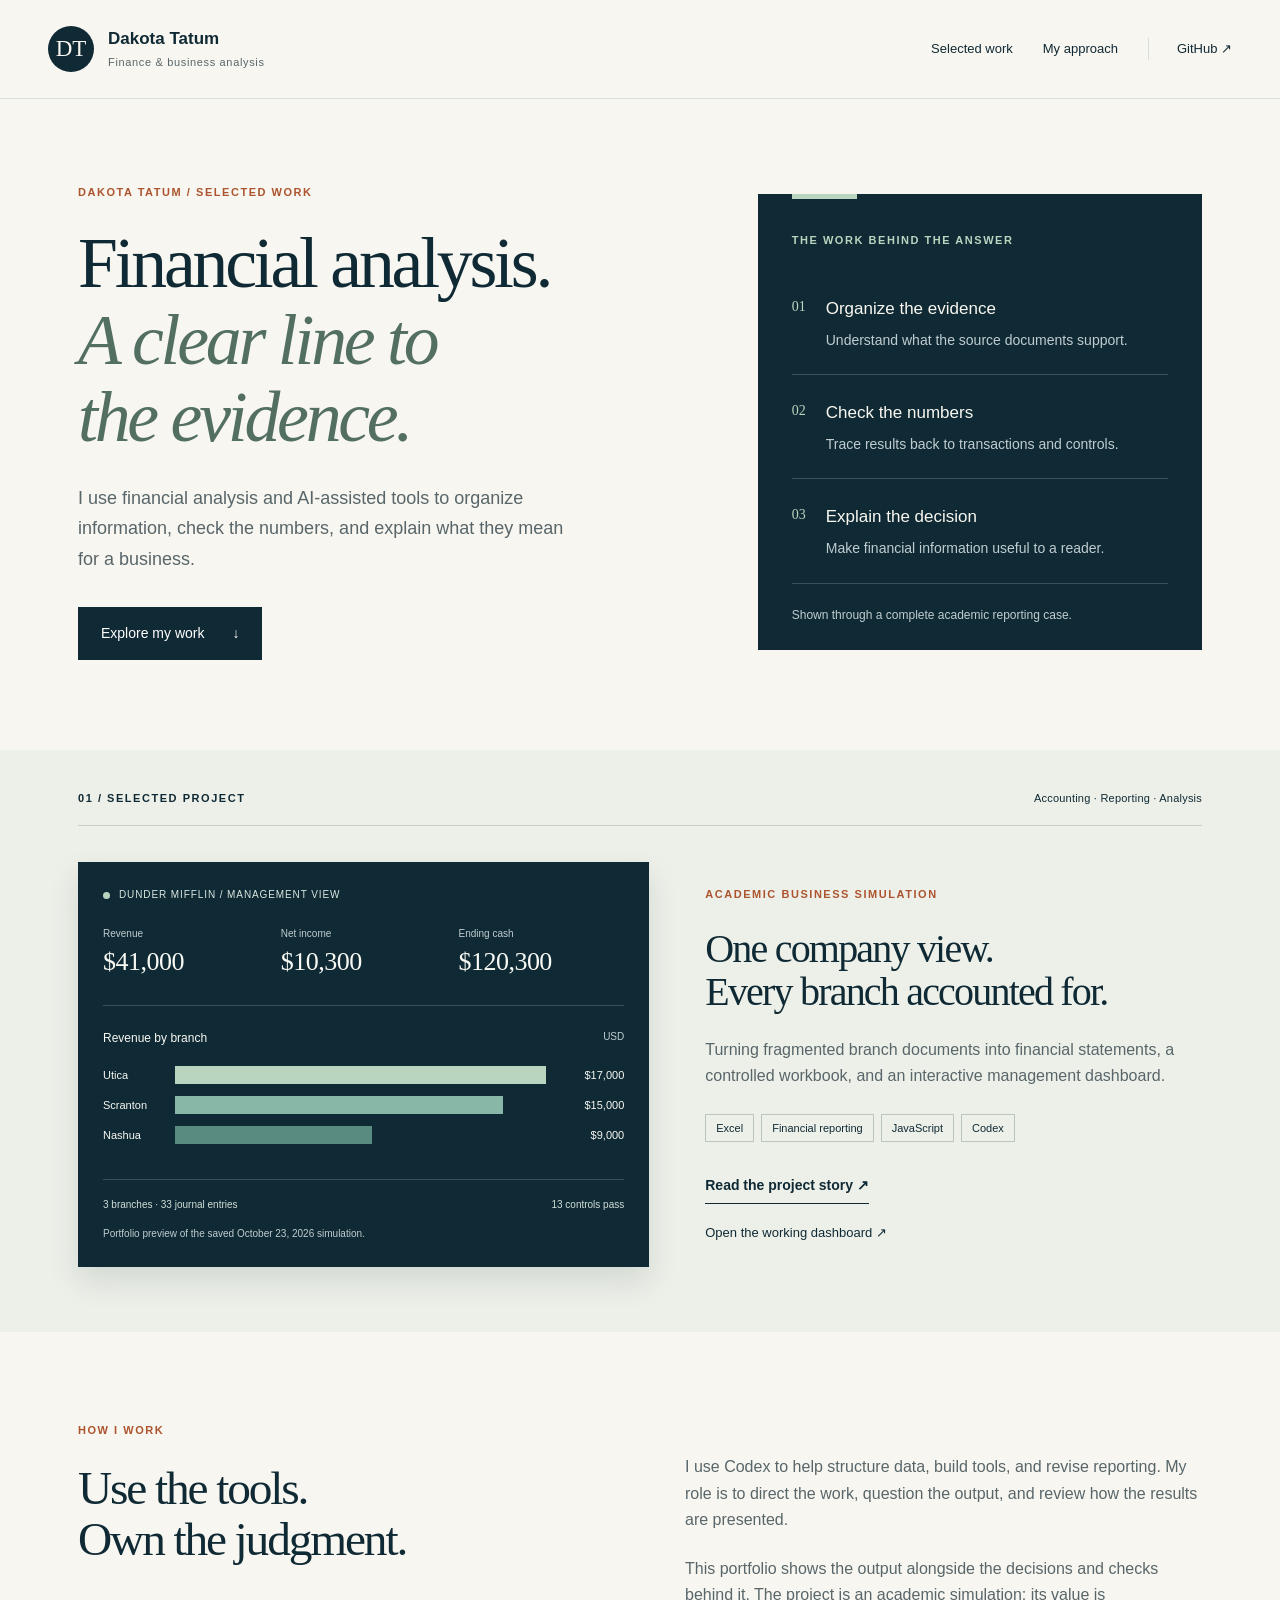
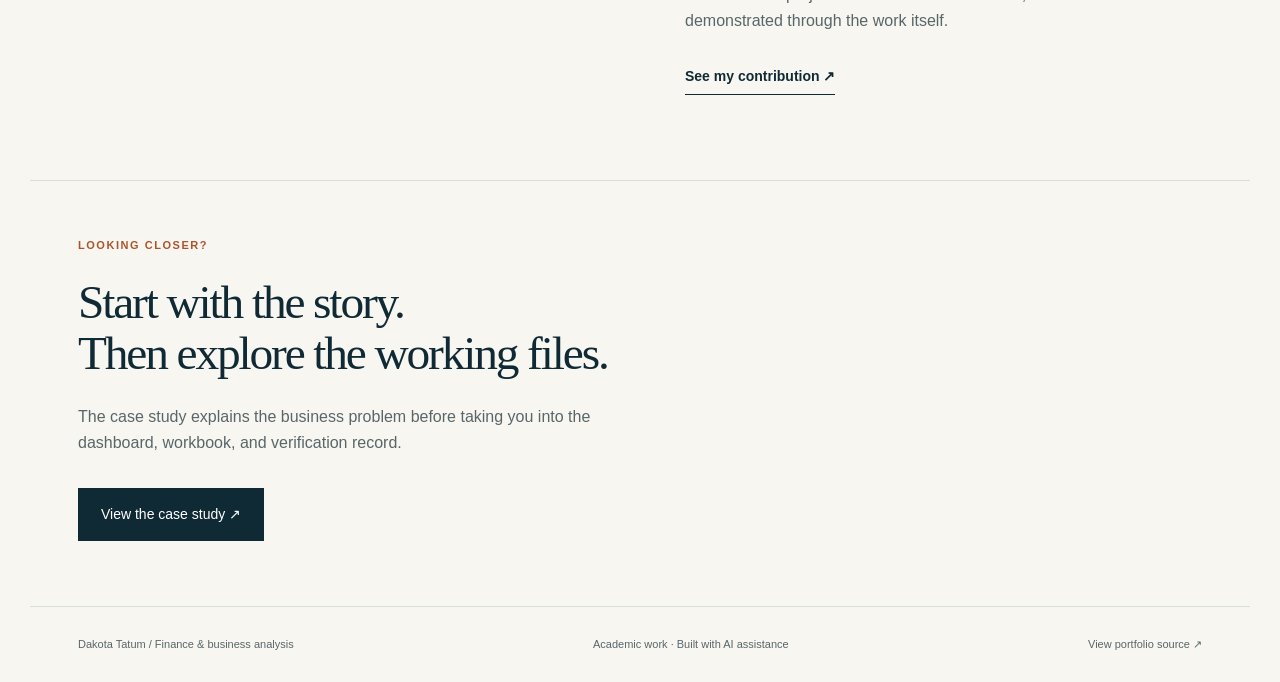
==== index.html @ 3ad6e63e "Build Dunder Mifflin portfolio case study and working dashboard" ====
<!doctype html><html lang="en"><head><meta charset="utf-8"><meta name="viewport" content="width=device-width,initial-scale=1"><meta name="description" content="A finance and business analysis portfolio by Dakota Tatum. Explore a financial reporting project, its working dashboard, and the evidence behind it."><meta name="theme-color" content="#102a35"><title>Selected work | Dakota Tatum</title><link rel="icon" href="assets/mark.svg" type="image/svg+xml"><link rel="stylesheet" href="assets/style.css"></head><body><a class="skip" href="#main">Skip to content</a><header class="site-header"><a class="brand" href="index.html"><span class="monogram">DT</span><span>Dakota Tatum<small>Finance &amp; business analysis</small></span></a><nav aria-label="Main navigation"><a href="index.html#work">Selected work</a><a href="index.html#approach">My approach</a><a href="https://github.com/DakotaTatum1">GitHub <span aria-hidden="true">↗</span></a></nav></header><main id="main"><section class="hero wrap"><div><p class="eyebrow">DAKOTA TATUM / SELECTED WORK</p><h1>Financial analysis.<br><em>A clear line to<br>the evidence.</em></h1><p class="lede">I use financial analysis and AI-assisted tools to organize information, check the numbers, and explain what they mean for a business.</p><a class="button" href="#work">Explore my work <span aria-hidden="true">↓</span></a></div><aside class="hero-note"><span class="small-label">THE WORK BEHIND THE ANSWER</span><div class="process-item"><span>01</span><div><strong>Organize the evidence</strong><p>Understand what the source documents support.</p></div></div><div class="process-item"><span>02</span><div><strong>Check the numbers</strong><p>Trace results back to transactions and controls.</p></div></div><div class="process-item"><span>03</span><div><strong>Explain the decision</strong><p>Make financial information useful to a reader.</p></div></div><p class="note-tail">Shown through a complete academic reporting case.</p></aside></section><section class="work-section" id="work"><div class="wrap"><div class="section-label"><span>01 / SELECTED PROJECT</span><span>Accounting · Reporting · Analysis</span></div><article class="featured"><a class="project-visual" href="dunder-mifflin/" aria-label="Read the Dunder Mifflin project story"><div class="visual-top"><span class="dot"></span> DUNDER MIFFLIN / MANAGEMENT VIEW</div><div class="preview-metrics"><div><span>Revenue</span><strong>$41,000</strong></div><div><span>Net income</span><strong>$10,300</strong></div><div><span>Ending cash</span><strong>$120,300</strong></div></div><div class="preview-chart"><p>Revenue by branch <small>USD</small></p><div><span>Utica</span><i style="--bar:100%"></i><b>$17,000</b></div><div><span>Scranton</span><i style="--bar:88.24%"></i><b>$15,000</b></div><div><span>Nashua</span><i style="--bar:52.94%"></i><b>$9,000</b></div></div><div class="visual-bottom"><span>3 branches · 33 journal entries</span><span>13 controls pass</span></div><p class="visual-caption">Portfolio preview of the saved October 23, 2026 simulation.</p></a><div class="featured-copy"><p class="eyebrow">ACADEMIC BUSINESS SIMULATION</p><h2>One company view.<br>Every branch accounted for.</h2><p>Turning fragmented branch documents into financial statements, a controlled workbook, and an interactive management dashboard.</p><div class="tags"><span>Excel</span><span>Financial reporting</span><span>JavaScript</span><span>Codex</span></div><a class="text-link" href="dunder-mifflin/">Read the project story <span aria-hidden="true">↗</span></a><a class="secondary-link" href="demo/">Open the working dashboard ↗</a></div></article></div></section><section id="approach" class="wrap approach"><div><p class="eyebrow">HOW I WORK</p><h2>Use the tools.<br>Own the judgment.</h2></div><div><p>I use Codex to help structure data, build tools, and revise reporting. My role is to direct the work, question the output, and review how the results are presented.</p><p>This portfolio shows the output alongside the decisions and checks behind it. The project is an academic simulation; its value is demonstrated through the work itself.</p><a class="text-link" href="dunder-mifflin/#contribution">See my contribution ↗</a></div></section><section class="wrap closing"><p class="eyebrow">LOOKING CLOSER?</p><h2>Start with the story.<br>Then explore the working files.</h2><p>The case study explains the business problem before taking you into the dashboard, workbook, and verification record.</p><a class="button" href="dunder-mifflin/">View the case study ↗</a></section></main><footer class="site-footer"><span>Dakota Tatum <span class="muted">/ Finance &amp; business analysis</span></span><span>Academic work · Built with AI assistance</span><a href="https://github.com/DakotaTatum1/DakotaTatum1.github.io">View portfolio source ↗</a></footer></body></html>
---- assets/style.css ----
:root{--ink:#102a35;--paper:#f8f6f0;--muted:#58666a;--line:#d8ded9;--green:#b9d4bf;--accent:#ac542e;--light:#edf0e9}*{box-sizing:border-box}html{scroll-behavior:smooth;scroll-padding-top:100px}body{margin:0;background:var(--paper);color:var(--ink);font:16px/1.65 'Segoe UI',Arial,sans-serif}a{color:inherit;text-decoration:none}a:hover{text-decoration:underline;text-underline-offset:5px}a:focus-visible,summary:focus-visible{outline:3px solid var(--accent);outline-offset:5px}h1,h2,h3,p{margin-top:0}h1,h2{font-family:Georgia,'Times New Roman',serif;font-weight:400;letter-spacing:-.045em;line-height:1.08}h1{font-size:clamp(44px,5.6vw,78px);margin-bottom:26px}h2{font-size:clamp(32px,3.7vw,48px);margin-bottom:24px}h3{font-size:19px;font-weight:600;line-height:1.4}p{margin-bottom:22px}em{font-weight:400;color:#526f62}img{max-width:100%;display:block}button,a,summary{-webkit-tap-highlight-color:transparent}.wrap{max-width:1220px;margin:0 auto;padding-left:48px;padding-right:48px}.site-header{max-width:1320px;margin:auto;display:flex;align-items:center;justify-content:space-between;gap:28px;padding:26px 48px;border-bottom:1px solid var(--line)}.brand{display:flex;align-items:center;gap:14px;font-size:17px;font-weight:600;line-height:1.3}.brand:hover{text-decoration:none}.brand small{display:block;font-size:11px;letter-spacing:.06em;color:var(--muted);font-weight:400;margin-top:5px}.monogram{background:var(--ink);color:var(--paper);width:46px;height:46px;display:grid;place-items:center;font:23px Georgia;border-radius:50%}nav{display:flex;gap:30px;font-size:13px}nav a:last-child{border-left:1px solid var(--line);padding-left:28px}.eyebrow,.small-label,.section-label,.section-number,.case-meta span{font:600 11px/1.5 'Segoe UI',sans-serif;letter-spacing:.14em}.eyebrow{color:var(--accent);margin-bottom:24px}.hero{display:grid;grid-template-columns:1.35fr 1fr;gap:80px;align-items:center;padding-top:85px;padding-bottom:90px}.lede{font-size:18px;max-width:625px;line-height:1.7;color:var(--muted)}.hero .lede{max-width:490px}.button{display:inline-flex;gap:28px;align-items:center;justify-content:center;background:var(--ink);color:#fff;padding:14px 22px;border:1px solid var(--ink);font-size:14px;margin-top:10px}.button:hover{background:#244854;text-decoration:none}.button.outline{background:transparent;color:var(--ink)}.button.outline:hover{background:var(--light)}.hero-note{background:var(--ink);color:#f9f7f0;padding:38px 34px 24px;position:relative}.hero-note:before{content:'';height:5px;width:65px;background:var(--green);position:absolute;top:0;left:34px}.small-label{color:var(--green);display:block;margin-bottom:22px}.process-item{display:flex;gap:20px;border-bottom:1px solid #38515a;padding:24px 0 7px}.process-item>span{font:14px Georgia;color:var(--green);padding-top:4px}.process-item strong{font-size:17px;font-weight:500}.process-item p{font-size:14px;line-height:1.6;color:#bfcdd0;margin-top:6px;margin-bottom:16px}.note-tail{font-size:12px;color:#bfcdd0;padding-top:22px;margin-bottom:0}.work-section{background:var(--light);padding:40px 0 65px}.section-label{display:flex;justify-content:space-between;gap:20px;border-bottom:1px solid #c5cec6;padding-bottom:19px;margin-bottom:36px}.section-label span:last-child{font-weight:400;letter-spacing:.02em}.featured{display:grid;grid-template-columns:1.15fr 1fr;gap:56px;align-items:center}.project-visual{display:block;background:var(--ink);color:#f8f8f3;padding:25px;box-shadow:0 14px 28px #142c3520}.project-visual:hover{text-decoration:none;box-shadow:0 17px 36px #142c3533}.visual-top{font-size:10px;letter-spacing:.09em;color:#d9e5df;display:flex;align-items:center;gap:9px;padding-bottom:22px}.dot{width:7px;height:7px;border-radius:50%;background:var(--green);display:inline-block}.preview-metrics{display:grid;grid-template-columns:1fr 1fr 1fr;gap:12px;padding-bottom:24px;border-bottom:1px solid #38515a}.preview-metrics span{display:block;color:#bfcdd0;font-size:10px}.preview-metrics strong{font:26px/1.5 Georgia;letter-spacing:-.02em}.preview-chart{padding:23px 0}.preview-chart p{font-size:12px;margin-bottom:17px}.preview-chart small{float:right;color:#bfcdd0}.preview-chart>div{display:grid;grid-template-columns:60px 1fr 66px;gap:12px;align-items:center;margin:12px 0;font-size:11px}.preview-chart i{display:block;width:var(--bar);height:18px;background:#b9d4bf}.preview-chart>div:nth-of-type(2) i{background:#87b7a6}.preview-chart>div:nth-of-type(3) i{background:#598b80}.preview-chart b{font-weight:400;text-align:right}.visual-bottom{font-size:10px;display:flex;justify-content:space-between;border-top:1px solid #38515a;padding-top:17px;gap:8px;color:#d1ded7}.visual-caption{font-size:10px;color:#bfcdd0;margin:12px 0 0}.featured-copy h2{font-size:40px}.featured-copy>p:not(.eyebrow){color:var(--muted)}.tags{display:flex;flex-wrap:wrap;gap:7px;margin:24px 0}.tags span{font-size:11px;border:1px solid #b9c5bd;padding:4px 10px}.text-link{font-size:14px;font-weight:600;border-bottom:1px solid var(--ink);padding-bottom:6px;display:inline-block;margin-top:8px}.secondary-link{display:block;font-size:13px;margin-top:18px}.approach{padding-top:90px;padding-bottom:85px;display:grid;grid-template-columns:1fr 1fr;gap:90px}.approach>div:last-child{padding-top:32px;color:var(--muted)}.approach .text-link{color:var(--ink)}.closing{padding-top:56px;padding-bottom:65px;border-top:1px solid var(--line)}.closing h2{max-width:680px}.closing p:not(.eyebrow){max-width:580px;color:var(--muted)}.site-footer{max-width:1220px;margin:auto;display:flex;justify-content:space-between;flex-wrap:wrap;gap:16px;padding:28px 48px;border-top:1px solid var(--line);font-size:11px;color:var(--muted)}.skip{position:absolute;top:-70px;left:10px;z-index:20;background:#fff;padding:12px}.skip:focus{top:5px}.back{display:inline-block;font-size:13px;color:var(--muted);margin-bottom:40px}.case-hero{padding-top:36px;padding-bottom:65px}.case-hero h1{font-size:clamp(42px,5.1vw,70px)}.case-hero .lede{max-width:800px}.actions{display:flex;gap:13px;flex-wrap:wrap}.case-meta{display:grid;grid-template-columns:1fr 1.3fr 1fr;gap:25px;margin-top:50px;border-top:1px solid var(--line);padding-top:25px}.case-meta span{display:block;color:var(--muted);font-size:10px}.case-meta strong{display:block;font-size:13px;font-weight:500;margin-top:7px}.story-grid{display:grid;grid-template-columns:240px 1fr;gap:50px;padding-top:70px;padding-bottom:70px;border-top:1px solid var(--line)}.section-number{color:var(--accent);padding-top:8px}.story-grid p{max-width:790px;color:#40545c}.callout{border-left:3px solid var(--accent);padding:18px 25px;background:var(--light);margin:30px 0;font-size:16px}.tinted{background:var(--light)}.tinted>.wrap:not(.story-grid){padding-top:40px;padding-bottom:55px}.workflow{display:grid;grid-template-columns:repeat(4,1fr);gap:28px}.workflow article>span{font:32px Georgia;color:#708577;display:block;margin-bottom:20px}.workflow h3{margin-bottom:10px}.workflow p{font-size:14px;color:var(--muted);margin:0}.two-columns{display:grid;grid-template-columns:1fr 1fr;gap:35px;margin-top:30px}.two-columns h3{border-bottom:1px solid var(--line);padding-bottom:12px}.two-columns ul{padding-left:18px;color:#40545c;font-size:15px}.two-columns li{margin-bottom:10px}.small{font-size:13px;color:var(--muted)}.evidence-feature{padding-top:25px;padding-bottom:60px}.dashboard-shot{display:block;position:relative;border:1px solid #ccd4cf;background:#fff;box-shadow:0 12px 30px #102a3510}.dashboard-shot img{width:100%;height:auto}.dashboard-shot>span{display:block;background:var(--ink);color:#fff;text-align:center;font-size:14px;padding:13px}.output-guide{display:grid;grid-template-columns:repeat(3,1fr);gap:35px;padding-top:30px}.output-guide strong{font-size:15px}.output-guide p{font-size:13px;color:var(--muted);margin:8px 0 0}.comparison{display:grid;grid-template-columns:1fr 1fr;border-top:1px solid var(--line);border-bottom:1px solid var(--line);margin:30px 0}.comparison>div{padding:25px 18px}.comparison>div+div{border-left:1px solid var(--line)}.comparison span{font-size:10px;letter-spacing:.1em;color:var(--muted)}.comparison strong{display:block;font:42px Georgia;padding:8px 0}.comparison p{font-size:12px;margin:0}.stat-row{display:grid;grid-template-columns:repeat(3,1fr);gap:20px;margin:35px 0}.stat-row strong{font:46px Georgia;display:block}.stat-row span{display:block;font-size:12px;line-height:1.5;color:var(--muted);max-width:180px}details{margin:28px 0;border-top:1px solid #bcc9c0;border-bottom:1px solid #bcc9c0;padding:18px 0}summary{cursor:pointer;font-size:16px;font-weight:600}details p{font-size:14px;margin-top:18px;margin-bottom:0}.artifacts{padding-top:55px;padding-bottom:50px;border-top:1px solid var(--line)}.file-list{border-top:1px solid var(--line);margin-top:35px}.file-list>a{display:flex;justify-content:space-between;align-items:center;gap:25px;padding:23px 4px;border-bottom:1px solid var(--line)}.file-list>a:hover{background:var(--light);text-decoration:none}.file-list strong{display:block;font-size:17px;font-weight:500}.file-list small{display:block;font-size:13px;color:var(--muted);margin-top:3px}.file-list b{font-size:23px;font-weight:400}.bottom-back{margin:35px 0 0}
@media(max-width:960px){.hero{gap:35px;grid-template-columns:1.1fr 1fr;padding-top:60px}.wrap{padding-left:32px;padding-right:32px}.site-header{padding:22px 32px}.featured{gap:30px}.featured-copy h2{font-size:34px}.preview-metrics strong{font-size:22px}.story-grid{grid-template-columns:160px 1fr;gap:30px}.hero-note{padding:30px 25px 20px}.approach{gap:45px}.workflow{gap:20px}}
@media(max-width:700px){.site-header{padding:18px 22px;gap:18px;align-items:flex-start}.brand{font-size:15px}.brand small{font-size:10px}.monogram{width:37px;height:37px;font-size:20px}nav{gap:14px;font-size:12px;flex-wrap:wrap;justify-content:flex-end;max-width:170px}nav a:last-child{padding-left:0;border-left:0}nav a:nth-child(2){display:none}.wrap{padding-left:22px;padding-right:22px}.hero{grid-template-columns:1fr;gap:35px;padding-top:48px;padding-bottom:45px}h1{font-size:49px}.hero-note{padding:30px 25px 20px}.lede{font-size:16px}.process-item{padding-top:16px}.featured{grid-template-columns:1fr;gap:35px}.featured-copy h2{font-size:37px}.section-label{font-size:10px;gap:10px}.section-label span:last-child{display:none}.preview-metrics strong{font-size:26px}.project-visual{padding:20px}.approach{grid-template-columns:1fr;gap:0;padding-top:55px;padding-bottom:50px}.approach>div:last-child{padding-top:0}.closing{padding-top:40px;padding-bottom:45px}.site-footer{padding:25px 22px;display:block}.site-footer>span,.site-footer>a{display:block;margin-bottom:8px}.case-hero{padding-top:28px;padding-bottom:40px}.case-hero h1{font-size:44px}.case-meta{grid-template-columns:1fr;gap:19px;margin-top:35px}.actions{gap:3px}.story-grid{grid-template-columns:1fr;gap:18px;padding-top:45px;padding-bottom:45px}.story-grid h2{font-size:35px}.workflow{grid-template-columns:1fr 1fr;gap:28px 20px}.workflow article>span{margin-bottom:10px}.workflow h3{font-size:17px}.two-columns{grid-template-columns:1fr;gap:10px}.output-guide{grid-template-columns:1fr;gap:20px}.comparison>div{padding:20px 10px}.comparison strong{font-size:35px}.comparison span{font-size:9px}.stat-row strong{font-size:39px}.stat-row span{font-size:11px}.file-list strong{font-size:16px}.file-list small{font-size:12px}.dashboard-shot img{min-height:150px;object-fit:cover;object-position:top}.back{margin-bottom:30px}}
@media(prefers-reduced-motion:reduce){html{scroll-behavior:auto}}
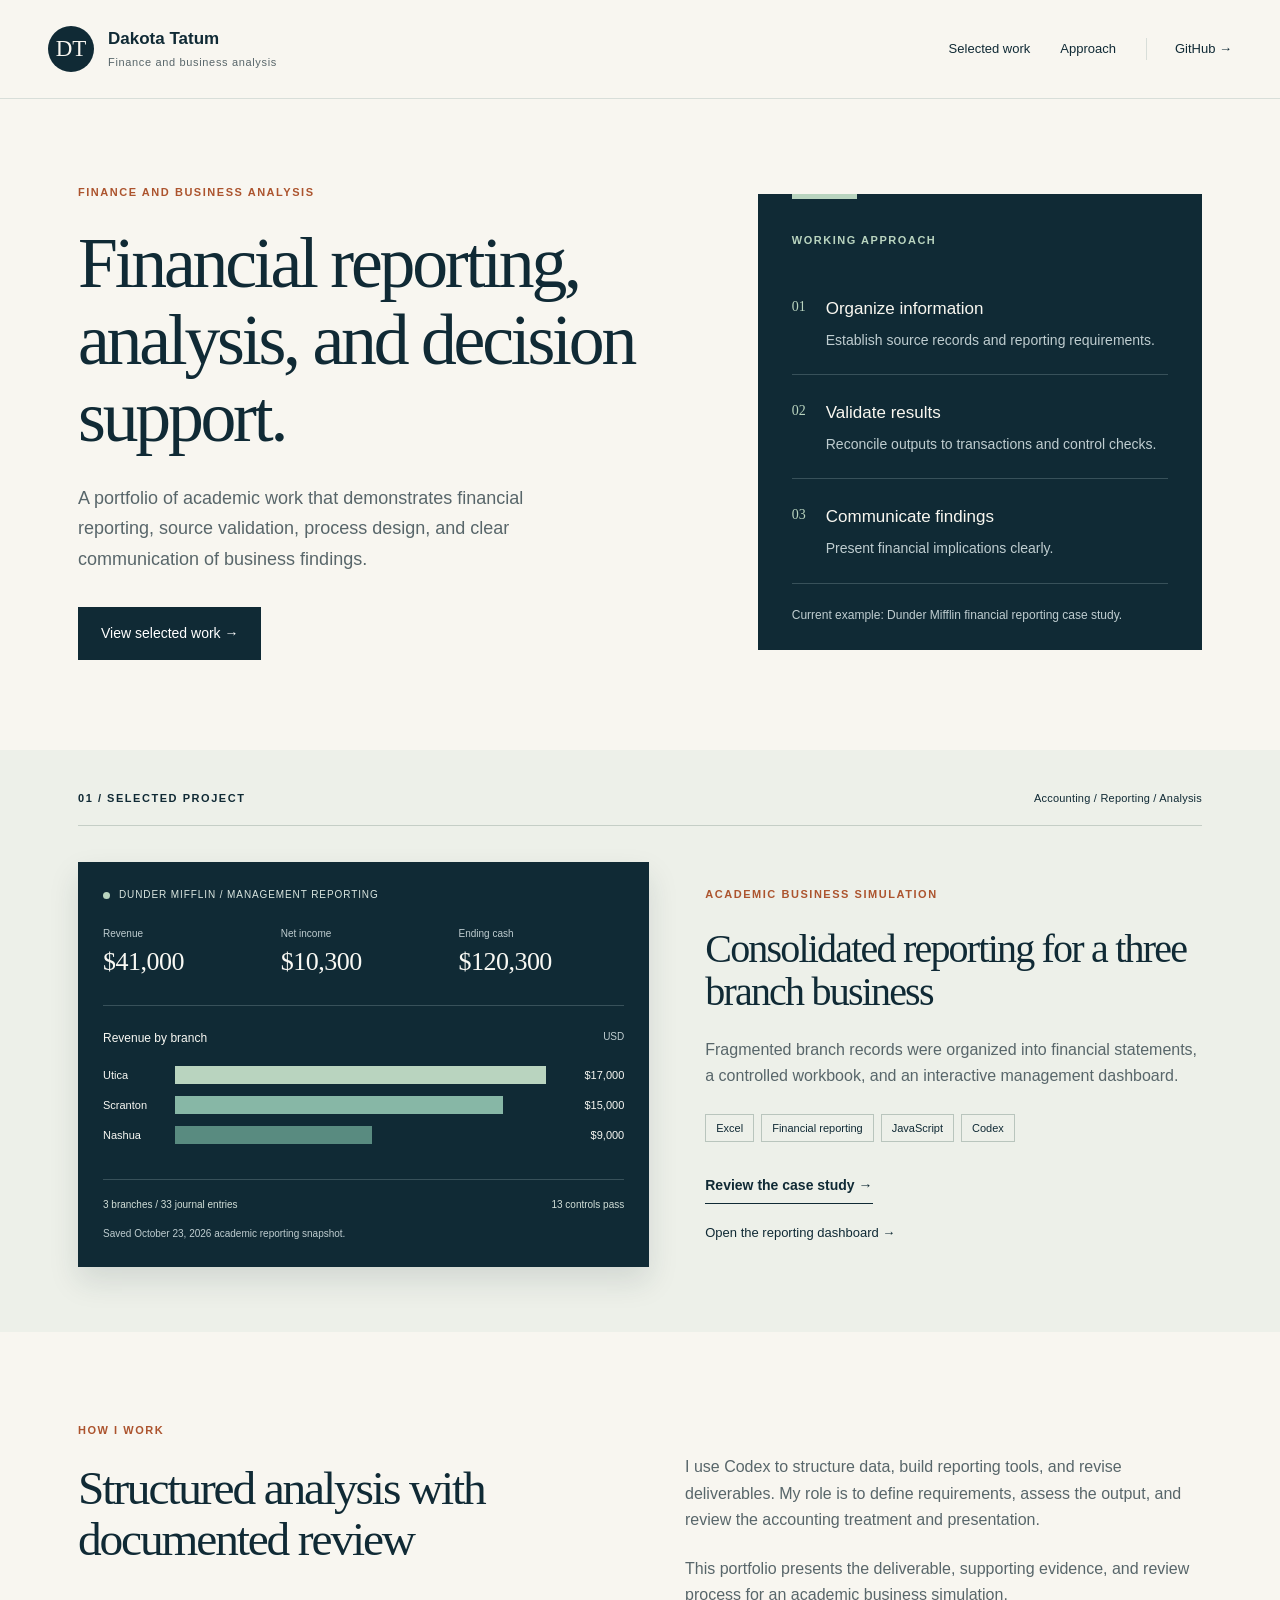
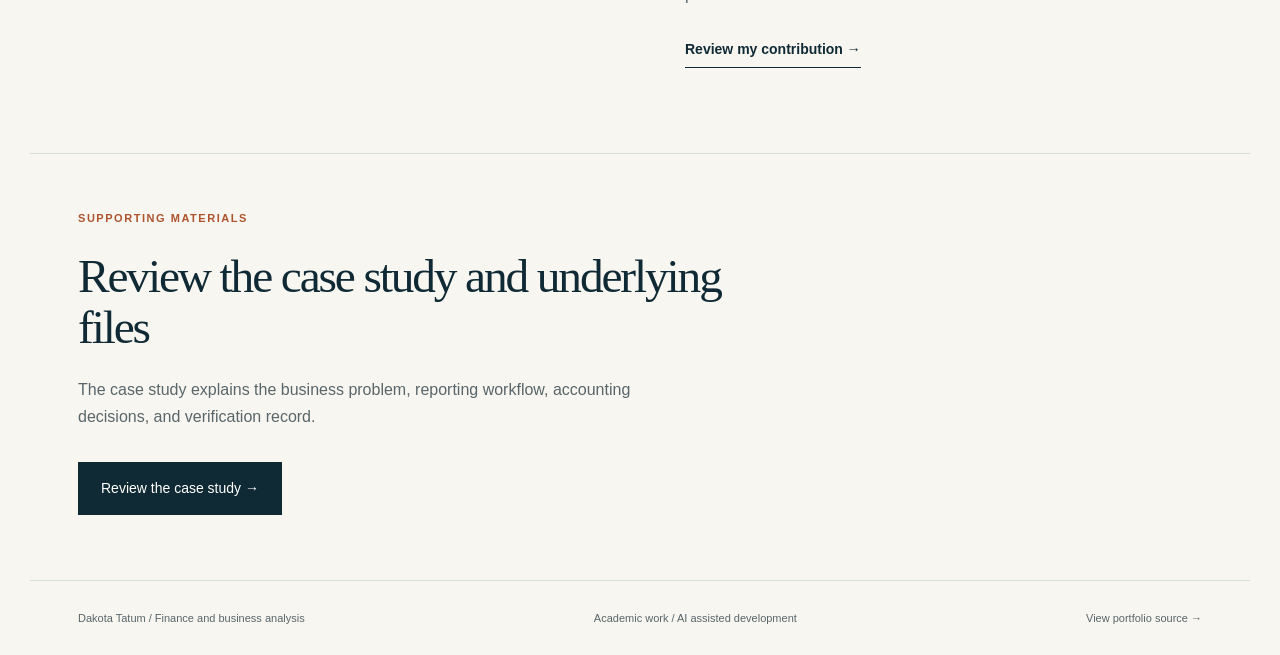
==== commit 65aef8e1: "Refine homepage with corporate presentation" ====
--- a/index.html
+++ b/index.html
@@ -1 +1,2 @@
-<!doctype html><html lang="en"><head><meta charset="utf-8"><meta name="viewport" content="width=device-width,initial-scale=1"><meta name="description" content="A finance and business analysis portfolio by Dakota Tatum. Explore a financial reporting project, its working dashboard, and the evidence behind it."><meta name="theme-color" content="#102a35"><title>Selected work | Dakota Tatum</title><link rel="icon" href="assets/mark.svg" type="image/svg+xml"><link rel="stylesheet" href="assets/style.css"></head><body><a class="skip" href="#main">Skip to content</a><header class="site-header"><a class="brand" href="index.html"><span class="monogram">DT</span><span>Dakota Tatum<small>Finance &amp; business analysis</small></span></a><nav aria-label="Main navigation"><a href="index.html#work">Selected work</a><a href="index.html#approach">My approach</a><a href="https://github.com/DakotaTatum1">GitHub <span aria-hidden="true">↗</span></a></nav></header><main id="main"><section class="hero wrap"><div><p class="eyebrow">DAKOTA TATUM / SELECTED WORK</p><h1>Financial analysis.<br><em>A clear line to<br>the evidence.</em></h1><p class="lede">I use financial analysis and AI-assisted tools to organize information, check the numbers, and explain what they mean for a business.</p><a class="button" href="#work">Explore my work <span aria-hidden="true">↓</span></a></div><aside class="hero-note"><span class="small-label">THE WORK BEHIND THE ANSWER</span><div class="process-item"><span>01</span><div><strong>Organize the evidence</strong><p>Understand what the source documents support.</p></div></div><div class="process-item"><span>02</span><div><strong>Check the numbers</strong><p>Trace results back to transactions and controls.</p></div></div><div class="process-item"><span>03</span><div><strong>Explain the decision</strong><p>Make financial information useful to a reader.</p></div></div><p class="note-tail">Shown through a complete academic reporting case.</p></aside></section><section class="work-section" id="work"><div class="wrap"><div class="section-label"><span>01 / SELECTED PROJECT</span><span>Accounting · Reporting · Analysis</span></div><article class="featured"><a class="project-visual" href="dunder-mifflin/" aria-label="Read the Dunder Mifflin project story"><div class="visual-top"><span class="dot"></span> DUNDER MIFFLIN / MANAGEMENT VIEW</div><div class="preview-metrics"><div><span>Revenue</span><strong>$41,000</strong></div><div><span>Net income</span><strong>$10,300</strong></div><div><span>Ending cash</span><strong>$120,300</strong></div></div><div class="preview-chart"><p>Revenue by branch <small>USD</small></p><div><span>Utica</span><i style="--bar:100%"></i><b>$17,000</b></div><div><span>Scranton</span><i style="--bar:88.24%"></i><b>$15,000</b></div><div><span>Nashua</span><i style="--bar:52.94%"></i><b>$9,000</b></div></div><div class="visual-bottom"><span>3 branches · 33 journal entries</span><span>13 controls pass</span></div><p class="visual-caption">Portfolio preview of the saved October 23, 2026 simulation.</p></a><div class="featured-copy"><p class="eyebrow">ACADEMIC BUSINESS SIMULATION</p><h2>One company view.<br>Every branch accounted for.</h2><p>Turning fragmented branch documents into financial statements, a controlled workbook, and an interactive management dashboard.</p><div class="tags"><span>Excel</span><span>Financial reporting</span><span>JavaScript</span><span>Codex</span></div><a class="text-link" href="dunder-mifflin/">Read the project story <span aria-hidden="true">↗</span></a><a class="secondary-link" href="demo/">Open the working dashboard ↗</a></div></article></div></section><section id="approach" class="wrap approach"><div><p class="eyebrow">HOW I WORK</p><h2>Use the tools.<br>Own the judgment.</h2></div><div><p>I use Codex to help structure data, build tools, and revise reporting. My role is to direct the work, question the output, and review how the results are presented.</p><p>This portfolio shows the output alongside the decisions and checks behind it. The project is an academic simulation; its value is demonstrated through the work itself.</p><a class="text-link" href="dunder-mifflin/#contribution">See my contribution ↗</a></div></section><section class="wrap closing"><p class="eyebrow">LOOKING CLOSER?</p><h2>Start with the story.<br>Then explore the working files.</h2><p>The case study explains the business problem before taking you into the dashboard, workbook, and verification record.</p><a class="button" href="dunder-mifflin/">View the case study ↗</a></section></main><footer class="site-footer"><span>Dakota Tatum <span class="muted">/ Finance &amp; business analysis</span></span><span>Academic work · Built with AI assistance</span><a href="https://github.com/DakotaTatum1/DakotaTatum1.github.io">View portfolio source ↗</a></footer></body></html>+<!doctype html><html lang="en"><head><meta charset="utf-8"><meta name="viewport" content="width=device-width,initial-scale=1"><meta name="description" content="Dakota Tatum finance and business analysis portfolio."><meta name="theme-color" content="#102a43"><title>Dakota Tatum | Finance and Business Analysis</title><link rel="icon" href="assets/mark.svg" type="image/svg+xml"><link rel="stylesheet" href="assets/style.css"></head><body><a class="skip" href="#main">Skip to content</a><header class="site-header"><a class="brand" href="index.html"><span class="monogram">DT</span><span>Dakota Tatum<small>Finance and business analysis</small></span></a><nav aria-label="Main navigation"><a href="#work">Selected work</a><a href="#approach">Approach</a><a href="https://github.com/DakotaTatum1">GitHub →</a></nav></header><main id="main"><section class="hero wrap"><div><p class="eyebrow">FINANCE AND BUSINESS ANALYSIS</p><h1>Financial reporting, analysis, and decision support.</h1><p class="lede">A portfolio of academic work that demonstrates financial reporting, source validation, process design, and clear communication of business findings.</p><a class="button" href="#work">View selected work →</a></div><aside class="hero-note"><span class="small-label">WORKING APPROACH</span><div class="process-item"><span>01</span><div><strong>Organize information</strong><p>Establish source records and reporting requirements.</p></div></div><div class="process-item"><span>02</span><div><strong>Validate results</strong><p>Reconcile outputs to transactions and control checks.</p></div></div><div class="process-item"><span>03</span><div><strong>Communicate findings</strong><p>Present financial implications clearly.</p></div></div><p class="note-tail">Current example: Dunder Mifflin financial reporting case study.</p></aside></section><section class="work-section" id="work"><div class="wrap"><div class="section-label"><span>01 / SELECTED PROJECT</span><span>Accounting / Reporting / Analysis</span></div><article class="featured"><a class="project-visual" href="dunder-mifflin/" aria-label="Review the Dunder Mifflin case study"><div class="visual-top"><span class="dot"></span> DUNDER MIFFLIN / MANAGEMENT REPORTING</div><div class="preview-metrics"><div><span>Revenue</span><strong>$41,000</strong></div><div><span>Net income</span><strong>$10,300</strong></div><div><span>Ending cash</span><strong>$120,300</strong></div></div><div class="preview-chart"><p>Revenue by branch <small>USD</small></p><div><span>Utica</span><i style="--bar:100%"></i><b>$17,000</b></div><div><span>Scranton</span><i style="--bar:88.24%"></i><b>$15,000</b></div><div><span>Nashua</span><i style="--bar:52.94%"></i><b>$9,000</b></div></div><div class="visual-bottom"><span>3 branches / 33 journal entries</span><span>13 controls pass</span></div><p class="visual-caption">Saved October 23, 2026 academic reporting snapshot.</p></a><div class="featured-copy"><p class="eyebrow">ACADEMIC BUSINESS SIMULATION</p><h2>Consolidated reporting for a three branch business</h2><p>Fragmented branch records were organized into financial statements, a controlled workbook, and an interactive management dashboard.</p><div class="tags"><span>Excel</span><span>Financial reporting</span><span>JavaScript</span><span>Codex</span></div><a class="text-link" href="dunder-mifflin/">Review the case study →</a><a class="secondary-link" href="demo/">Open the reporting dashboard →</a></div></article></div></section><section id="approach" class="wrap approach"><div><p class="eyebrow">HOW I WORK</p><h2>Structured analysis with documented review</h2></div><div><p>I use Codex to structure data, build reporting tools, and revise deliverables. My role is to define requirements, assess the output, and review the accounting treatment and presentation.</p><p>This portfolio presents the deliverable, supporting evidence, and review process for an academic business simulation.</p><a class="text-link" href="dunder-mifflin/#contribution">Review my contribution →</a></div></section><section class="wrap closing"><p class="eyebrow">SUPPORTING MATERIALS</p><h2>Review the case study and underlying files</h2><p>The case study explains the business problem, reporting workflow, accounting decisions, and verification record.</p><a class="button" href="dunder-mifflin/">Review the case study →</a></section></main><footer class="site-footer"><span>Dakota Tatum / Finance and business analysis</span><span>Academic work / AI assisted development</span><a href="https://github.com/DakotaTatum1/DakotaTatum1.github.io">View portfolio source →</a></footer></body></html>
+
